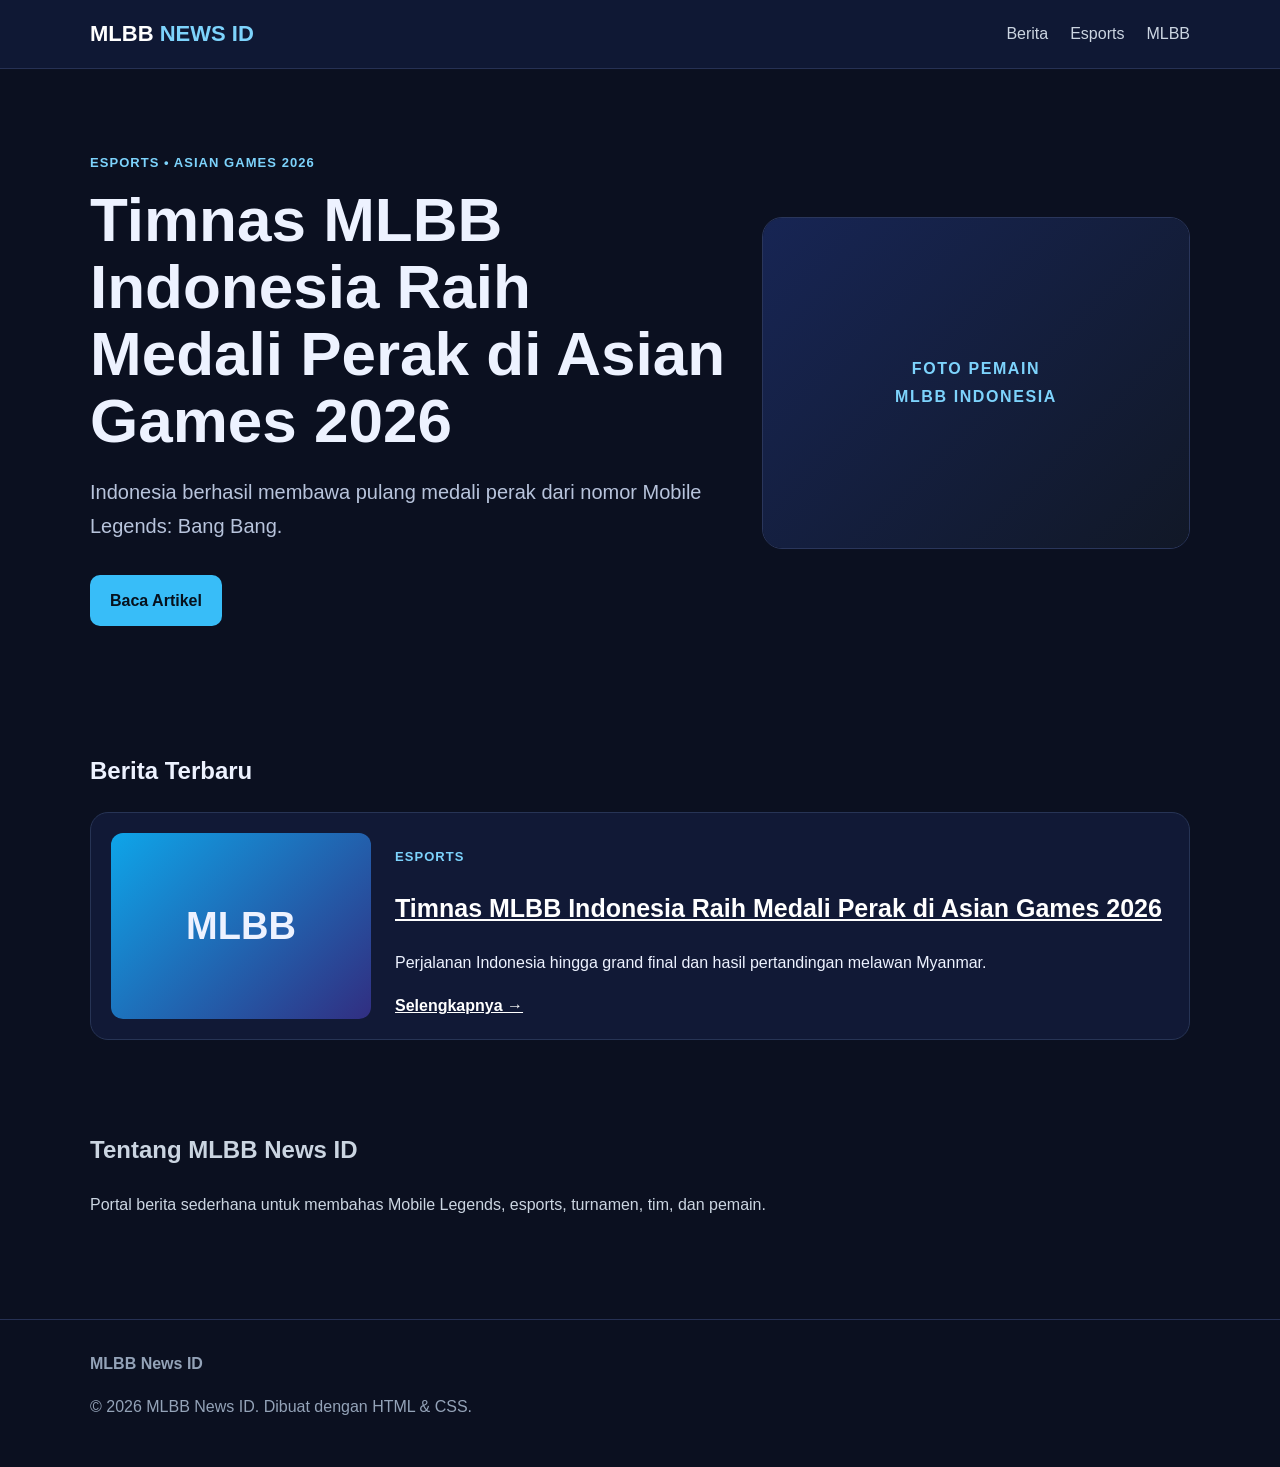
==== index.html @ f777f13c "Add files via upload" ====
<!DOCTYPE html>
<html lang="id">
<head>
  <meta charset="UTF-8">
  <meta name="viewport" content="width=device-width, initial-scale=1.0">
  <title>MLBB News ID — Berita Mobile Legends</title>
  <meta name="description" content="MLBB News ID — berita dan informasi terbaru seputar Mobile Legends dan esports.">
  <link rel="stylesheet" href="style.css">
</head>
<body>
<header class="topbar">
  <div class="container nav">
    <a class="logo" href="index.html">MLBB <span>NEWS ID</span></a>
    <nav>
      <a href="#berita">Berita</a>
      <a href="#esports">Esports</a>
      <a href="#mlbb">MLBB</a>
    </nav>
  </div>
</header>

<main class="container">
  <section class="hero">
    <div>
      <p class="badge">ESPORTS • ASIAN GAMES 2026</p>
      <h1>Timnas MLBB Indonesia Raih Medali Perak di Asian Games 2026</h1>
      <p class="lead">Indonesia berhasil membawa pulang medali perak dari nomor Mobile Legends: Bang Bang.</p>
      <a class="button" href="artikel.html">Baca Artikel</a>
    </div>
    <div class="hero-card">
      <div class="placeholder">FOTO PEMAIN<br>MLBB INDONESIA</div>
    </div>
  </section>

  <section id="berita" class="section">
    <h2>Berita Terbaru</h2>
    <article class="card">
      <div class="thumb">MLBB</div>
      <div>
        <p class="category">ESPORTS</p>
        <h3><a href="artikel.html">Timnas MLBB Indonesia Raih Medali Perak di Asian Games 2026</a></h3>
        <p>Perjalanan Indonesia hingga grand final dan hasil pertandingan melawan Myanmar.</p>
        <a class="read" href="artikel.html">Selengkapnya →</a>
      </div>
    </article>
  </section>

  <section id="esports" class="section info">
    <h2>Tentang MLBB News ID</h2>
    <p>Portal berita sederhana untuk membahas Mobile Legends, esports, turnamen, tim, dan pemain.</p>
  </section>
</main>

<footer>
  <div class="container">
    <strong>MLBB News ID</strong>
    <p>© 2026 MLBB News ID. Dibuat dengan HTML & CSS.</p>
  </div>
</footer>
</body>
</html>
---- style.css ----
*{box-sizing:border-box}body{margin:0;font-family:Arial,Helvetica,sans-serif;background:#0b1020;color:#edf2ff;line-height:1.7}.container{width:min(1100px,92%);margin:auto}.topbar{position:sticky;top:0;background:#111936ee;border-bottom:1px solid #263154;backdrop-filter:blur(10px);z-index:5}.nav{min-height:68px;display:flex;align-items:center;justify-content:space-between}.logo{font-size:22px;font-weight:900;color:#fff;text-decoration:none}.logo span{color:#7dd3fc}.nav nav{display:flex;gap:22px}.nav nav a{color:#cbd5e1;text-decoration:none}.hero{display:grid;grid-template-columns:1.2fr .8fr;gap:30px;align-items:center;padding:70px 0}.badge,.category{color:#7dd3fc;font-weight:800;letter-spacing:.08em;font-size:13px}.hero h1,.article-wrap h1{font-size:clamp(34px,6vw,62px);line-height:1.08;margin:10px 0 18px}.lead{font-size:20px;color:#b8c4dc}.button{display:inline-block;background:#38bdf8;color:#06111d;padding:12px 20px;border-radius:10px;font-weight:800;text-decoration:none;margin-top:12px}.hero-card,.article-photo{border-radius:20px;overflow:hidden;border:1px solid #2a365b;background:#151e39}.placeholder{min-height:330px;display:grid;place-items:center;text-align:center;font-weight:900;letter-spacing:.1em;color:#7dd3fc;background:linear-gradient(135deg,#172554,#111827)}.section{padding:35px 0}.card{display:grid;grid-template-columns:260px 1fr;gap:24px;padding:20px;border:1px solid #273455;border-radius:18px;background:#111936}.thumb{min-height:180px;display:grid;place-items:center;border-radius:12px;background:linear-gradient(135deg,#0ea5e9,#312e81);font-size:38px;font-weight:900}.card h3{font-size:25px;line-height:1.25}.card a{color:#fff}.read{font-weight:800}.info{color:#cbd5e1}.article-wrap{max-width:850px;padding:55px 0}.article-wrap h1{font-size:clamp(36px,6vw,58px)}.meta,.caption{color:#94a3b8}.article-photo .placeholder{min-height:430px}.article-wrap p{font-size:18px}.article-wrap h2{margin-top:35px}.source{margin:35px 0;padding:20px;border-left:4px solid #38bdf8;background:#111936;border-radius:8px}.source small{color:#94a3b8}footer{margin-top:50px;border-top:1px solid #263154;padding:30px 0;color:#94a3b8}@media(max-width:750px){.hero{grid-template-columns:1fr;padding:45px 0}.nav nav{gap:10px;font-size:14px}.card{grid-template-columns:1fr}.thumb{min-height:140px}.article-photo .placeholder{min-height:260px}}
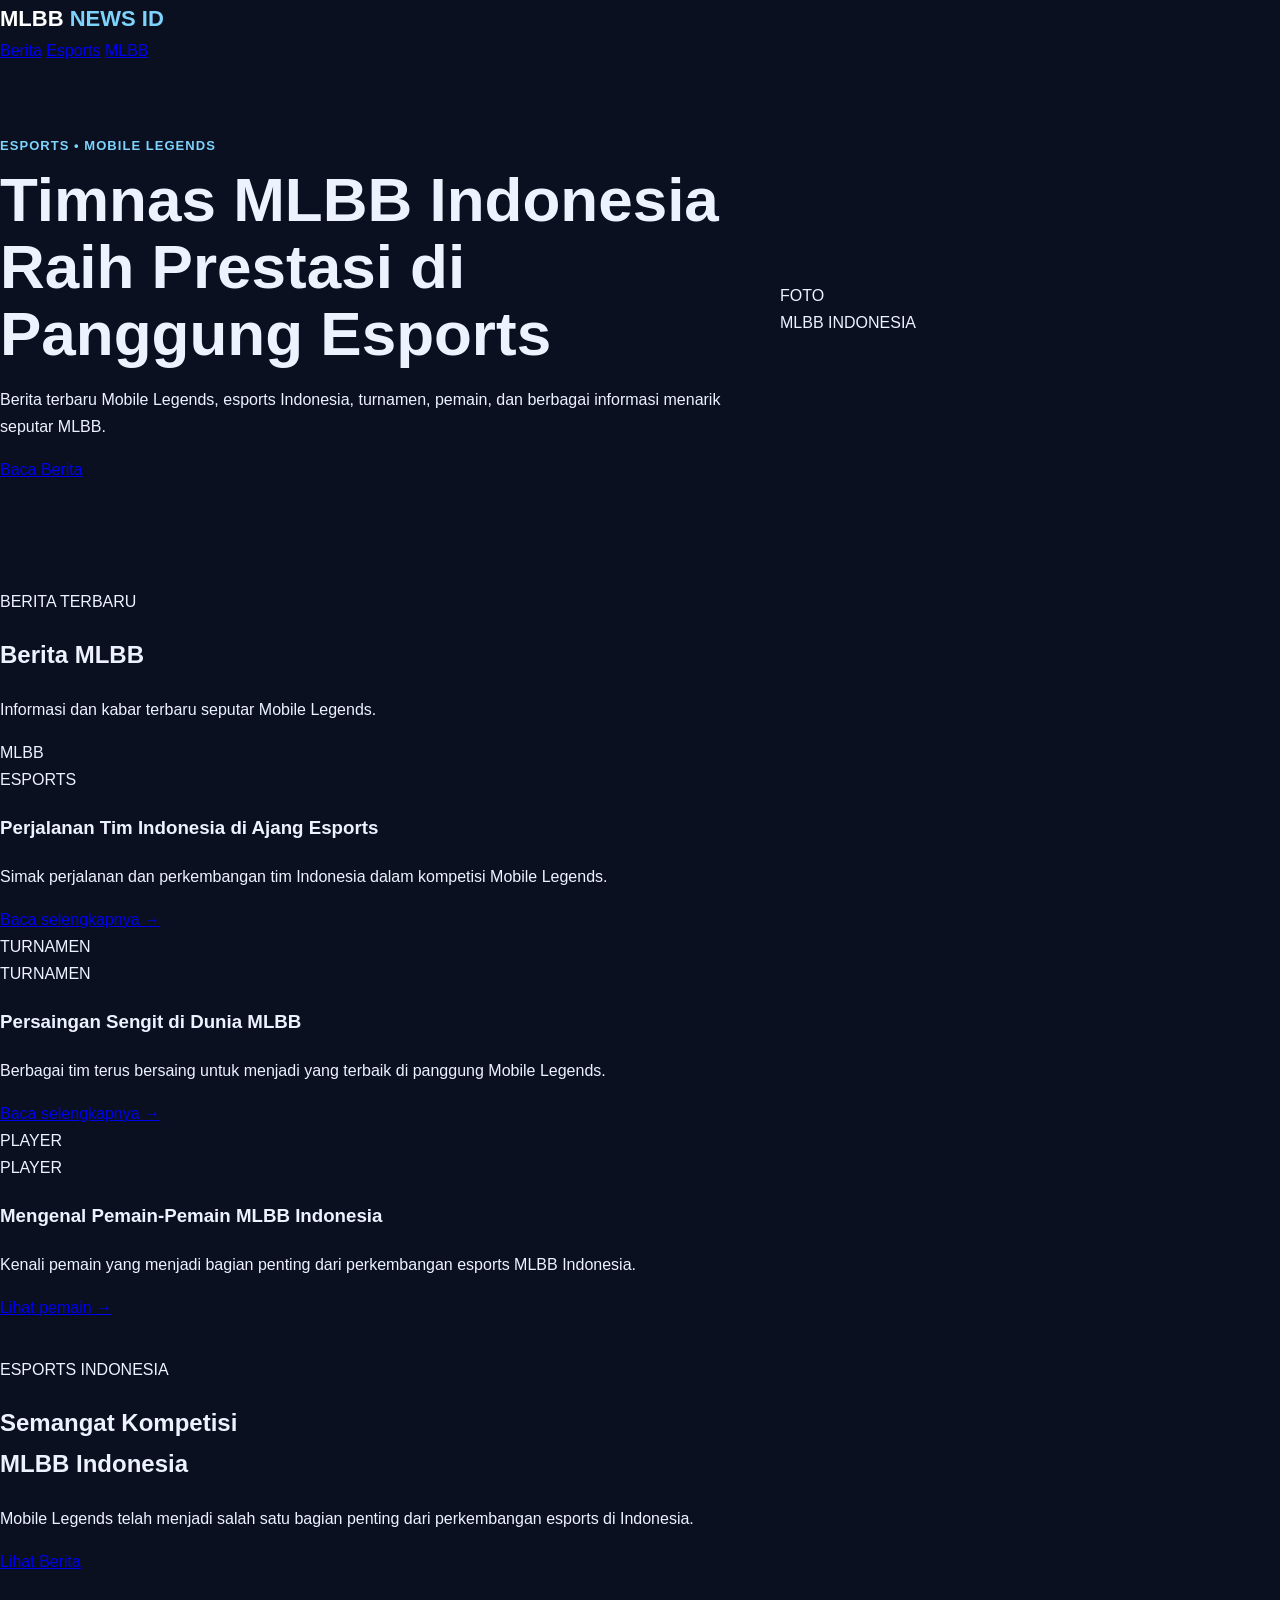
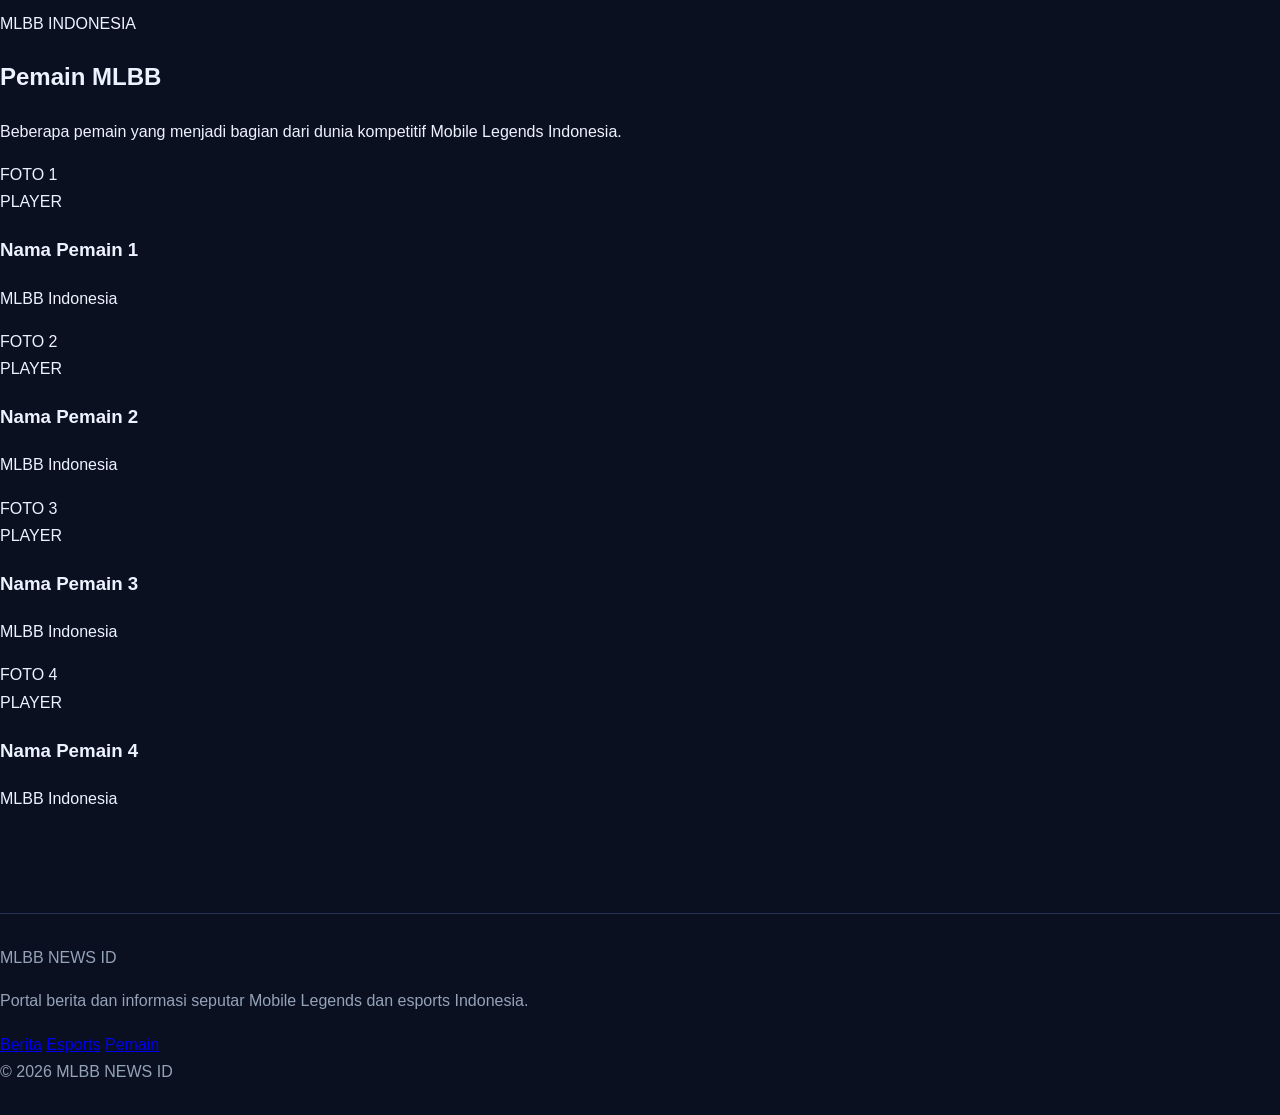
==== commit fc82365d: "Update index.html" ====
--- a/index.html
+++ b/index.html
@@ -1,61 +1,312 @@
 <!DOCTYPE html>
 <html lang="id">
 <head>
-  <meta charset="UTF-8">
-  <meta name="viewport" content="width=device-width, initial-scale=1.0">
-  <title>MLBB News ID — Berita Mobile Legends</title>
-  <meta name="description" content="MLBB News ID — berita dan informasi terbaru seputar Mobile Legends dan esports.">
-  <link rel="stylesheet" href="style.css">
+    <meta charset="UTF-8">
+    <meta name="viewport" content="width=device-width, initial-scale=1.0">
+
+    <title>MLBB NEWS ID</title>
+
+    <link rel="stylesheet" href="style.css">
 </head>
+
 <body>
-<header class="topbar">
-  <div class="container nav">
-    <a class="logo" href="index.html">MLBB <span>NEWS ID</span></a>
+
+<!-- NAVBAR -->
+<header class="navbar">
+    <div class="logo">
+        MLBB <span>NEWS ID</span>
+    </div>
+
     <nav>
-      <a href="#berita">Berita</a>
-      <a href="#esports">Esports</a>
-      <a href="#mlbb">MLBB</a>
+        <a href="#berita">Berita</a>
+        <a href="#esports">Esports</a>
+        <a href="#pemain">MLBB</a>
     </nav>
-  </div>
 </header>
 
-<main class="container">
-  <section class="hero">
-    <div>
-      <p class="badge">ESPORTS • ASIAN GAMES 2026</p>
-      <h1>Timnas MLBB Indonesia Raih Medali Perak di Asian Games 2026</h1>
-      <p class="lead">Indonesia berhasil membawa pulang medali perak dari nomor Mobile Legends: Bang Bang.</p>
-      <a class="button" href="artikel.html">Baca Artikel</a>
-    </div>
-    <div class="hero-card">
-      <div class="placeholder">FOTO PEMAIN<br>MLBB INDONESIA</div>
-    </div>
-  </section>
-
-  <section id="berita" class="section">
-    <h2>Berita Terbaru</h2>
-    <article class="card">
-      <div class="thumb">MLBB</div>
-      <div>
-        <p class="category">ESPORTS</p>
-        <h3><a href="artikel.html">Timnas MLBB Indonesia Raih Medali Perak di Asian Games 2026</a></h3>
-        <p>Perjalanan Indonesia hingga grand final dan hasil pertandingan melawan Myanmar.</p>
-        <a class="read" href="artikel.html">Selengkapnya →</a>
-      </div>
-    </article>
-  </section>
-
-  <section id="esports" class="section info">
-    <h2>Tentang MLBB News ID</h2>
-    <p>Portal berita sederhana untuk membahas Mobile Legends, esports, turnamen, tim, dan pemain.</p>
-  </section>
-</main>
-
+
+<!-- HERO -->
+<section class="hero">
+
+    <div class="hero-content">
+
+        <div class="category">
+            ESPORTS • MOBILE LEGENDS
+        </div>
+
+        <h1>
+            Timnas MLBB Indonesia
+            <br>
+            Raih Prestasi di Panggung Esports
+        </h1>
+
+        <p>
+            Berita terbaru Mobile Legends, esports Indonesia,
+            turnamen, pemain, dan berbagai informasi menarik
+            seputar MLBB.
+        </p>
+
+        <a href="#berita" class="hero-button">
+            Baca Berita
+        </a>
+
+    </div>
+
+    <div class="hero-image">
+        <div class="image-placeholder">
+            FOTO
+            <br>
+            MLBB INDONESIA
+        </div>
+    </div>
+
+</section>
+
+
+<!-- BERITA -->
+<section class="section" id="berita">
+
+    <div class="section-heading">
+        <span>BERITA TERBARU</span>
+        <h2>Berita MLBB</h2>
+        <p>
+            Informasi dan kabar terbaru seputar Mobile Legends.
+        </p>
+    </div>
+
+
+    <div class="news-grid">
+
+        <article class="news-card">
+
+            <div class="news-image">
+                MLBB
+            </div>
+
+            <div class="news-content">
+
+                <span class="news-category">
+                    ESPORTS
+                </span>
+
+                <h3>
+                    Perjalanan Tim Indonesia di Ajang Esports
+                </h3>
+
+                <p>
+                    Simak perjalanan dan perkembangan tim
+                    Indonesia dalam kompetisi Mobile Legends.
+                </p>
+
+                <a href="artikel.html">
+                    Baca selengkapnya →
+                </a>
+
+            </div>
+
+        </article>
+
+
+        <article class="news-card">
+
+            <div class="news-image">
+                TURNAMEN
+            </div>
+
+            <div class="news-content">
+
+                <span class="news-category">
+                    TURNAMEN
+                </span>
+
+                <h3>
+                    Persaingan Sengit di Dunia MLBB
+                </h3>
+
+                <p>
+                    Berbagai tim terus bersaing untuk menjadi
+                    yang terbaik di panggung Mobile Legends.
+                </p>
+
+                <a href="artikel.html">
+                    Baca selengkapnya →
+                </a>
+
+            </div>
+
+        </article>
+
+
+        <article class="news-card">
+
+            <div class="news-image">
+                PLAYER
+            </div>
+
+            <div class="news-content">
+
+                <span class="news-category">
+                    PLAYER
+                </span>
+
+                <h3>
+                    Mengenal Pemain-Pemain MLBB Indonesia
+                </h3>
+
+                <p>
+                    Kenali pemain yang menjadi bagian penting
+                    dari perkembangan esports MLBB Indonesia.
+                </p>
+
+                <a href="#pemain">
+                    Lihat pemain →
+                </a>
+
+            </div>
+
+        </article>
+
+    </div>
+
+</section>
+
+
+<!-- ESPORTS -->
+<section class="esports-section" id="esports">
+
+    <div class="esports-content">
+
+        <span>ESPORTS INDONESIA</span>
+
+        <h2>
+            Semangat Kompetisi
+            <br>
+            MLBB Indonesia
+        </h2>
+
+        <p>
+            Mobile Legends telah menjadi salah satu bagian
+            penting dari perkembangan esports di Indonesia.
+        </p>
+
+        <a href="#berita" class="outline-button">
+            Lihat Berita
+        </a>
+
+    </div>
+
+</section>
+
+
+<!-- PEMAIN -->
+<section class="section players-section" id="pemain">
+
+    <div class="section-heading">
+
+        <span>MLBB INDONESIA</span>
+
+        <h2>
+            Pemain MLBB
+        </h2>
+
+        <p>
+            Beberapa pemain yang menjadi bagian dari dunia
+            kompetitif Mobile Legends Indonesia.
+        </p>
+
+    </div>
+
+
+    <div class="players-grid">
+
+        <div class="player-card">
+
+            <div class="player-photo">
+                FOTO 1
+            </div>
+
+            <div class="player-info">
+                <span>PLAYER</span>
+                <h3>Nama Pemain 1</h3>
+                <p>MLBB Indonesia</p>
+            </div>
+
+        </div>
+
+
+        <div class="player-card">
+
+            <div class="player-photo">
+                FOTO 2
+            </div>
+
+            <div class="player-info">
+                <span>PLAYER</span>
+                <h3>Nama Pemain 2</h3>
+                <p>MLBB Indonesia</p>
+            </div>
+
+        </div>
+
+
+        <div class="player-card">
+
+            <div class="player-photo">
+                FOTO 3
+            </div>
+
+            <div class="player-info">
+                <span>PLAYER</span>
+                <h3>Nama Pemain 3</h3>
+                <p>MLBB Indonesia</p>
+            </div>
+
+        </div>
+
+
+        <div class="player-card">
+
+            <div class="player-photo">
+                FOTO 4
+            </div>
+
+            <div class="player-info">
+                <span>PLAYER</span>
+                <h3>Nama Pemain 4</h3>
+                <p>MLBB Indonesia</p>
+            </div>
+
+        </div>
+
+    </div>
+
+</section>
+
+
+<!-- FOOTER -->
 <footer>
-  <div class="container">
-    <strong>MLBB News ID</strong>
-    <p>© 2026 MLBB News ID. Dibuat dengan HTML & CSS.</p>
-  </div>
+
+    <div class="footer-logo">
+        MLBB <span>NEWS ID</span>
+    </div>
+
+    <p>
+        Portal berita dan informasi seputar Mobile Legends
+        dan esports Indonesia.
+    </p>
+
+    <div class="footer-links">
+        <a href="#berita">Berita</a>
+        <a href="#esports">Esports</a>
+        <a href="#pemain">Pemain</a>
+    </div>
+
+    <div class="copyright">
+        © 2026 MLBB NEWS ID
+    </div>
+
 </footer>
+
+
 </body>
-</html>
+  </html>
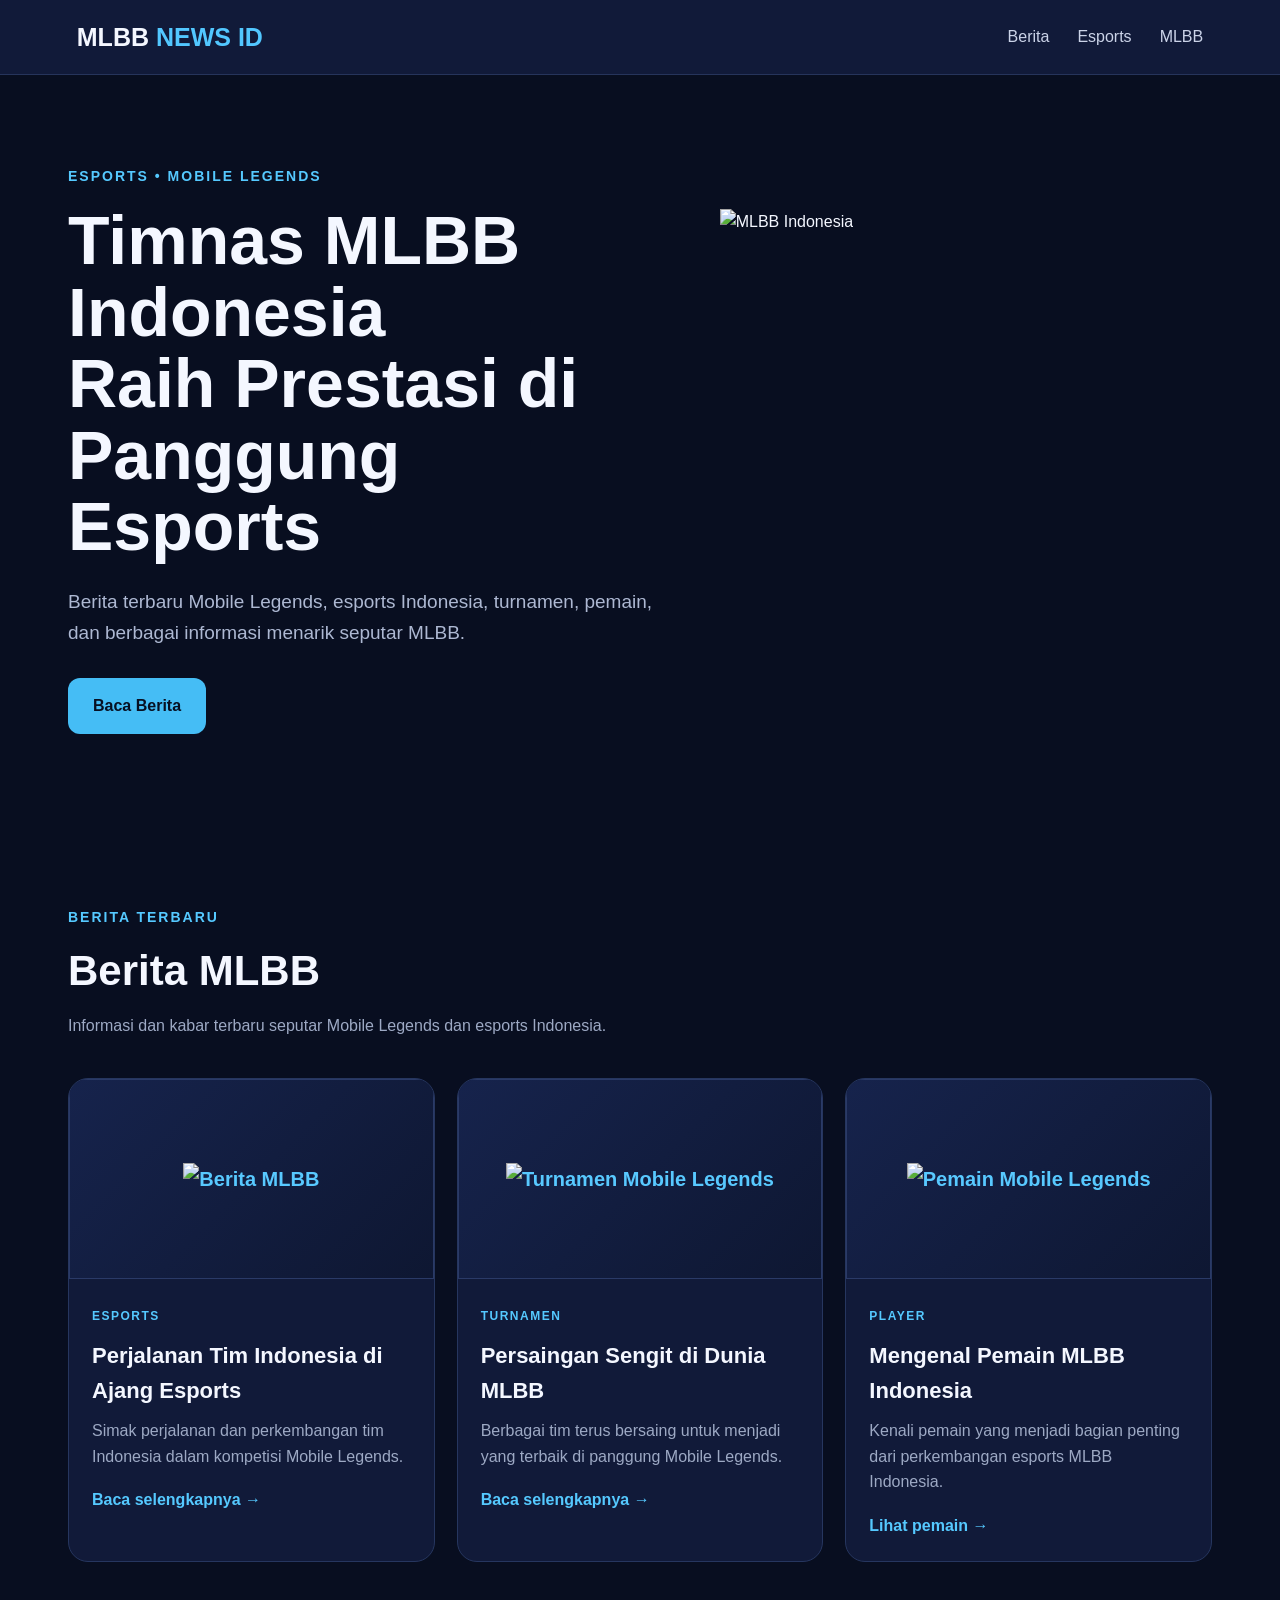
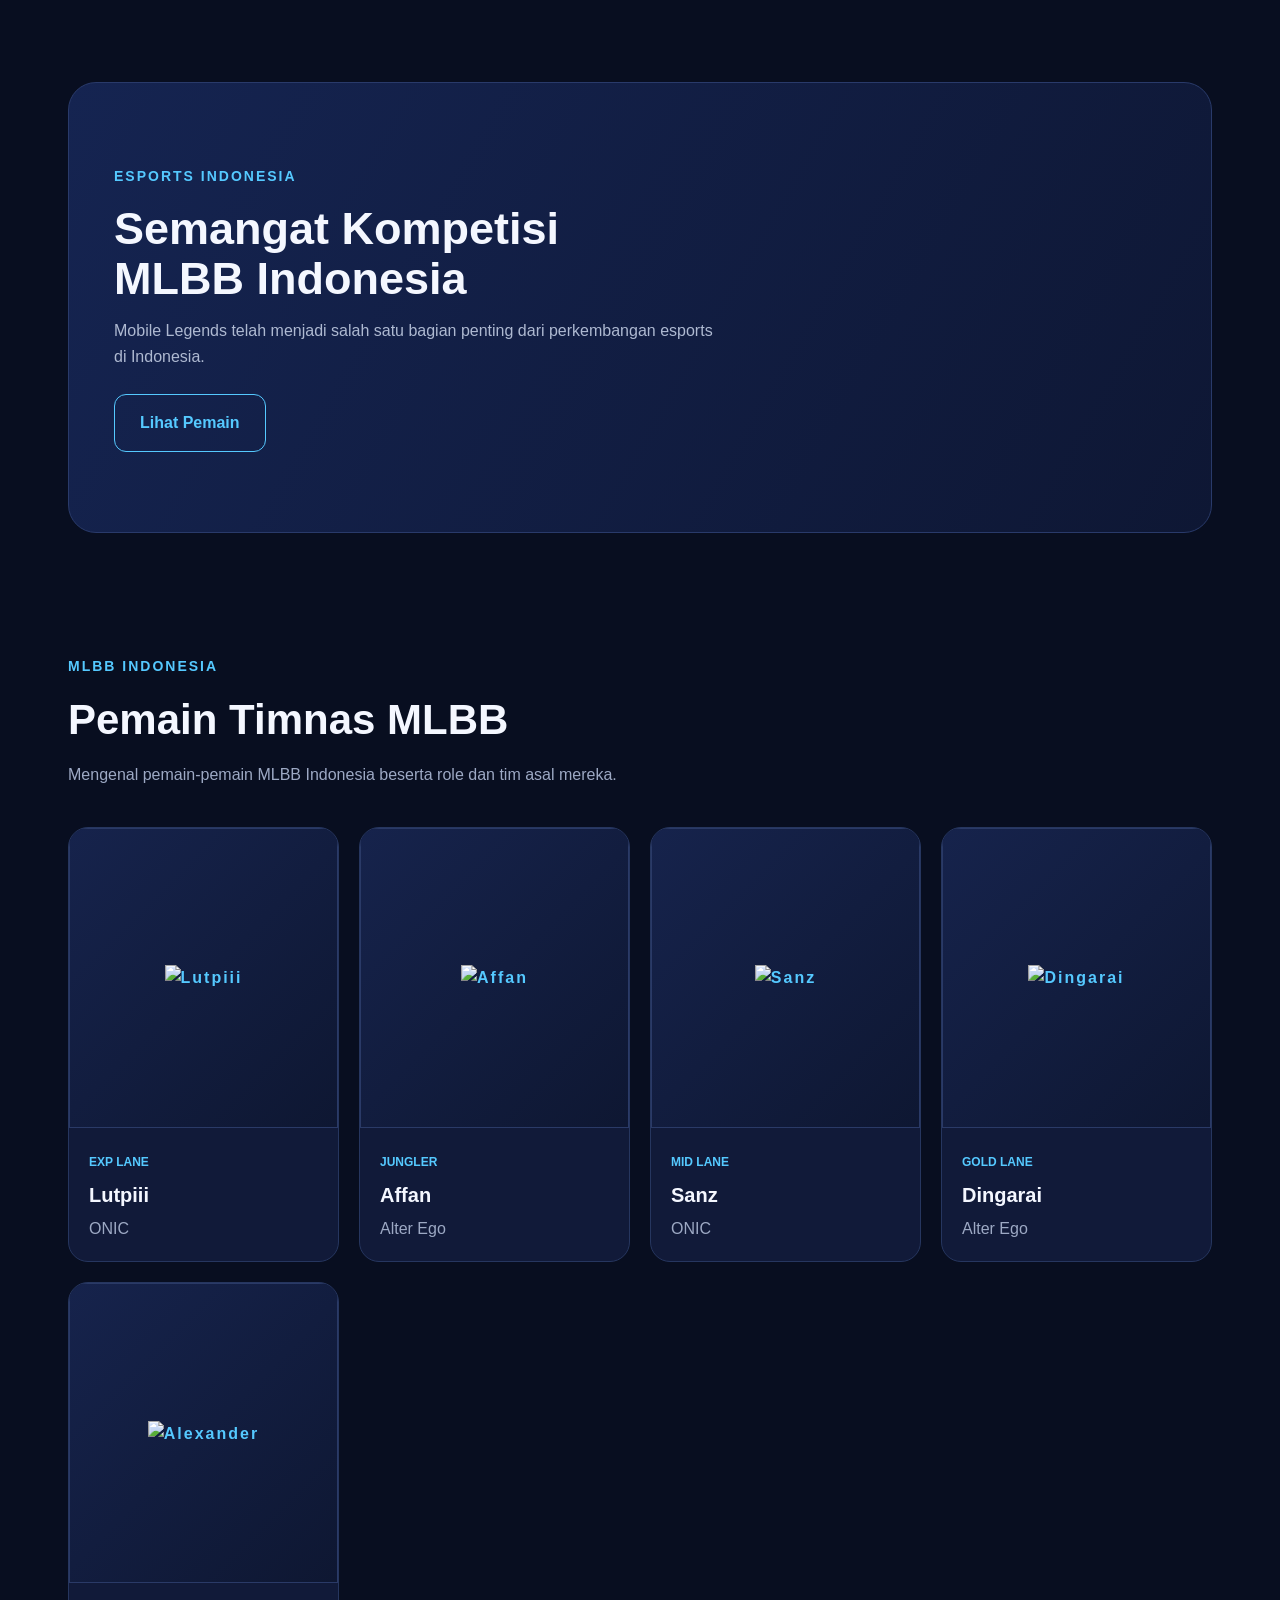
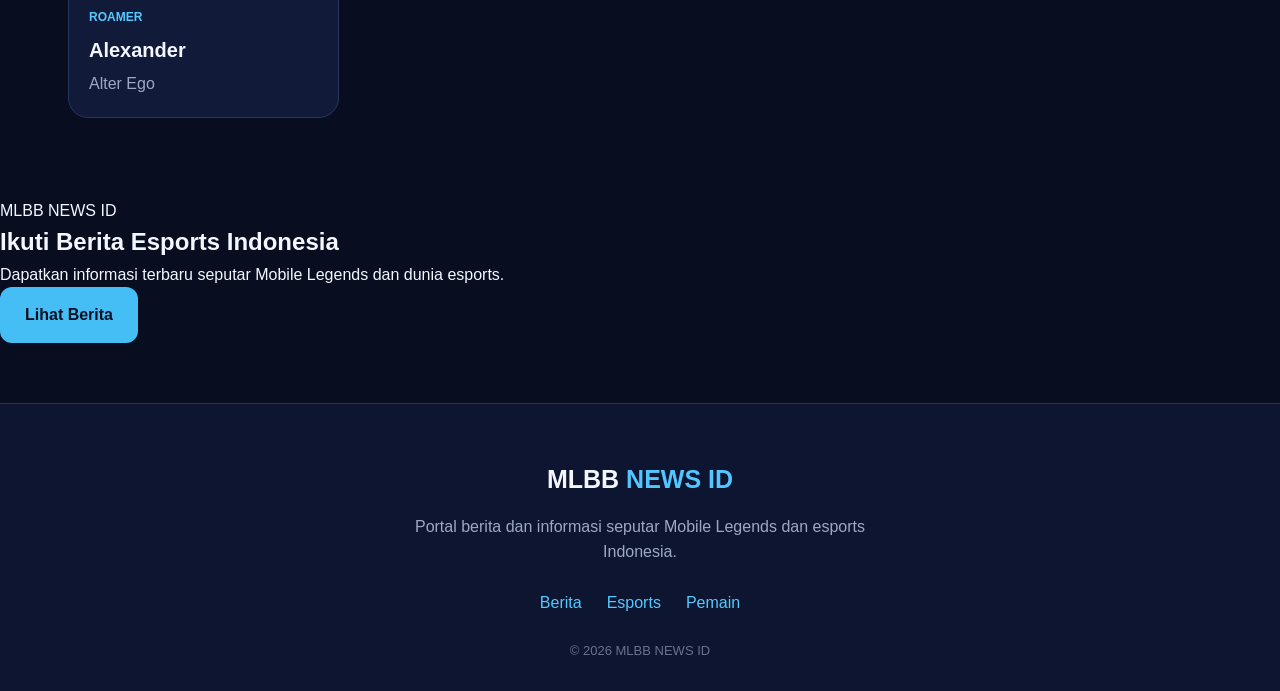
==== commit 979b3e10: "Update index.html" ====
--- a/index.html
+++ b/index.html
@@ -6,13 +6,20 @@
 
     <title>MLBB NEWS ID</title>
 
+    <meta name="description"
+        content="MLBB NEWS ID - Berita Mobile Legends dan esports Indonesia.">
+
     <link rel="stylesheet" href="style.css">
 </head>
 
 <body>
 
-<!-- NAVBAR -->
+<!-- =========================
+     NAVBAR
+========================= -->
+
 <header class="navbar">
+
     <div class="logo">
         MLBB <span>NEWS ID</span>
     </div>
@@ -22,10 +29,14 @@
         <a href="#esports">Esports</a>
         <a href="#pemain">MLBB</a>
     </nav>
+
 </header>
 
 
-<!-- HERO -->
+<!-- =========================
+     HERO
+========================= -->
+
 <section class="hero">
 
     <div class="hero-content">
@@ -52,35 +63,56 @@
 
     </div>
 
+
     <div class="hero-image">
-        <div class="image-placeholder">
-            FOTO
-            <br>
-            MLBB INDONESIA
-        </div>
+
+        <img
+            src="mlbb-hero.jpg"
+            alt="MLBB Indonesia"
+        >
+
     </div>
 
 </section>
 
 
-<!-- BERITA -->
+
+<!-- =========================
+     BERITA
+========================= -->
+
 <section class="section" id="berita">
 
     <div class="section-heading">
+
         <span>BERITA TERBARU</span>
-        <h2>Berita MLBB</h2>
+
+        <h2>
+            Berita MLBB
+        </h2>
+
         <p>
-            Informasi dan kabar terbaru seputar Mobile Legends.
+            Informasi dan kabar terbaru seputar
+            Mobile Legends dan esports Indonesia.
         </p>
+
     </div>
 
 
     <div class="news-grid">
 
+
+        <!-- BERITA 1 -->
+
         <article class="news-card">
 
             <div class="news-image">
-                MLBB
+
+                <img
+                    src="berita1.jpg"
+                    alt="Berita MLBB"
+                >
+
             </div>
 
             <div class="news-content">
@@ -94,8 +126,9 @@
                 </h3>
 
                 <p>
-                    Simak perjalanan dan perkembangan tim
-                    Indonesia dalam kompetisi Mobile Legends.
+                    Simak perjalanan dan perkembangan
+                    tim Indonesia dalam kompetisi
+                    Mobile Legends.
                 </p>
 
                 <a href="artikel.html">
@@ -107,10 +140,18 @@
         </article>
 
 
+
+        <!-- BERITA 2 -->
+
         <article class="news-card">
 
             <div class="news-image">
-                TURNAMEN
+
+                <img
+                    src="berita2.jpg"
+                    alt="Turnamen Mobile Legends"
+                >
+
             </div>
 
             <div class="news-content">
@@ -124,8 +165,9 @@
                 </h3>
 
                 <p>
-                    Berbagai tim terus bersaing untuk menjadi
-                    yang terbaik di panggung Mobile Legends.
+                    Berbagai tim terus bersaing untuk
+                    menjadi yang terbaik di panggung
+                    Mobile Legends.
                 </p>
 
                 <a href="artikel.html">
@@ -137,10 +179,18 @@
         </article>
 
 
+
+        <!-- BERITA 3 -->
+
         <article class="news-card">
 
             <div class="news-image">
-                PLAYER
+
+                <img
+                    src="berita3.jpg"
+                    alt="Pemain Mobile Legends"
+                >
+
             </div>
 
             <div class="news-content">
@@ -150,12 +200,13 @@
                 </span>
 
                 <h3>
-                    Mengenal Pemain-Pemain MLBB Indonesia
-                </h3>
-
-                <p>
-                    Kenali pemain yang menjadi bagian penting
-                    dari perkembangan esports MLBB Indonesia.
+                    Mengenal Pemain MLBB Indonesia
+                </h3>
+
+                <p>
+                    Kenali pemain yang menjadi bagian
+                    penting dari perkembangan esports
+                    MLBB Indonesia.
                 </p>
 
                 <a href="#pemain">
@@ -171,12 +222,18 @@
 </section>
 
 
-<!-- ESPORTS -->
+
+<!-- =========================
+     ESPORTS
+========================= -->
+
 <section class="esports-section" id="esports">
 
     <div class="esports-content">
 
-        <span>ESPORTS INDONESIA</span>
+        <span>
+            ESPORTS INDONESIA
+        </span>
 
         <h2>
             Semangat Kompetisi
@@ -185,12 +242,16 @@
         </h2>
 
         <p>
-            Mobile Legends telah menjadi salah satu bagian
-            penting dari perkembangan esports di Indonesia.
+            Mobile Legends telah menjadi salah satu
+            bagian penting dari perkembangan esports
+            di Indonesia.
         </p>
 
-        <a href="#berita" class="outline-button">
-            Lihat Berita
+        <a
+            href="#pemain"
+            class="outline-button"
+        >
+            Lihat Pemain
         </a>
 
     </div>
@@ -198,92 +259,245 @@
 </section>
 
 
-<!-- PEMAIN -->
-<section class="section players-section" id="pemain">
+
+<!-- =========================
+     PEMAIN
+========================= -->
+
+<section
+    class="section players-section"
+    id="pemain"
+>
 
     <div class="section-heading">
 
-        <span>MLBB INDONESIA</span>
+        <span>
+            MLBB INDONESIA
+        </span>
 
         <h2>
-            Pemain MLBB
+            Pemain Timnas MLBB
         </h2>
 
         <p>
-            Beberapa pemain yang menjadi bagian dari dunia
-            kompetitif Mobile Legends Indonesia.
+            Mengenal pemain-pemain MLBB Indonesia
+            beserta role dan tim asal mereka.
         </p>
 
     </div>
 
 
+
     <div class="players-grid">
 
+
+        <!-- LUTPIII -->
+
         <div class="player-card">
 
             <div class="player-photo">
-                FOTO 1
+
+                <img
+                    src="lutpiii.jpg"
+                    alt="Lutpiii"
+                >
+
             </div>
 
             <div class="player-info">
-                <span>PLAYER</span>
-                <h3>Nama Pemain 1</h3>
-                <p>MLBB Indonesia</p>
+
+                <span>
+                    EXP LANE
+                </span>
+
+                <h3>
+                    Lutpiii
+                </h3>
+
+                <p>
+                    ONIC
+                </p>
+
             </div>
 
         </div>
 
 
+
+        <!-- AFFAN -->
+
         <div class="player-card">
 
             <div class="player-photo">
-                FOTO 2
+
+                <img
+                    src="affan.jpg"
+                    alt="Affan"
+                >
+
             </div>
 
             <div class="player-info">
-                <span>PLAYER</span>
-                <h3>Nama Pemain 2</h3>
-                <p>MLBB Indonesia</p>
+
+                <span>
+                    JUNGLER
+                </span>
+
+                <h3>
+                    Affan
+                </h3>
+
+                <p>
+                    Alter Ego
+                </p>
+
             </div>
 
         </div>
 
 
+
+        <!-- SANZ -->
+
         <div class="player-card">
 
             <div class="player-photo">
-                FOTO 3
+
+                <img
+                    src="sanz.jpg"
+                    alt="Sanz"
+                >
+
             </div>
 
             <div class="player-info">
-                <span>PLAYER</span>
-                <h3>Nama Pemain 3</h3>
-                <p>MLBB Indonesia</p>
+
+                <span>
+                    MID LANE
+                </span>
+
+                <h3>
+                    Sanz
+                </h3>
+
+                <p>
+                    ONIC
+                </p>
+
             </div>
 
         </div>
 
 
+
+        <!-- DINGARAI -->
+
         <div class="player-card">
 
             <div class="player-photo">
-                FOTO 4
+
+                <img
+                    src="dingarai.jpg"
+                    alt="Dingarai"
+                >
+
             </div>
 
             <div class="player-info">
-                <span>PLAYER</span>
-                <h3>Nama Pemain 4</h3>
-                <p>MLBB Indonesia</p>
+
+                <span>
+                    GOLD LANE
+                </span>
+
+                <h3>
+                    Dingarai
+                </h3>
+
+                <p>
+                    Alter Ego
+                </p>
+
             </div>
 
         </div>
 
+
+
+        <!-- ALEXANDER -->
+
+        <div class="player-card">
+
+            <div class="player-photo">
+
+                <img
+                    src="alexander.jpg"
+                    alt="Alexander"
+                >
+
+            </div>
+
+            <div class="player-info">
+
+                <span>
+                    ROAMER
+                </span>
+
+                <h3>
+                    Alexander
+                </h3>
+
+                <p>
+                    Alter Ego
+                </p>
+
+            </div>
+
+        </div>
+
     </div>
 
 </section>
 
 
-<!-- FOOTER -->
+
+<!-- =========================
+     CALL TO ACTION
+========================= -->
+
+<section class="cta">
+
+    <div>
+
+        <span>
+            MLBB NEWS ID
+        </span>
+
+        <h2>
+            Ikuti Berita Esports Indonesia
+        </h2>
+
+        <p>
+            Dapatkan informasi terbaru seputar
+            Mobile Legends dan dunia esports.
+        </p>
+
+    </div>
+
+    <a
+        href="#berita"
+        class="hero-button"
+    >
+        Lihat Berita
+    </a>
+
+</section>
+
+
+
+<!-- =========================
+     FOOTER
+========================= -->
+
 <footer>
 
     <div class="footer-logo">
@@ -291,22 +505,84 @@
     </div>
 
     <p>
-        Portal berita dan informasi seputar Mobile Legends
-        dan esports Indonesia.
+        Portal berita dan informasi seputar
+        Mobile Legends dan esports Indonesia.
     </p>
 
+
     <div class="footer-links">
-        <a href="#berita">Berita</a>
-        <a href="#esports">Esports</a>
-        <a href="#pemain">Pemain</a>
-    </div>
+
+        <a href="#berita">
+            Berita
+        </a>
+
+        <a href="#esports">
+            Esports
+        </a>
+
+        <a href="#pemain">
+            Pemain
+        </a>
+
+    </div>
+
 
     <div class="copyright">
+
         © 2026 MLBB NEWS ID
+
     </div>
 
 </footer>
 
 
+
+<!-- =========================
+     SCRIPT
+========================= -->
+
+<script>
+
+    // Animasi sederhana ketika halaman dibuka
+
+    document.addEventListener(
+        "DOMContentLoaded",
+        function () {
+
+            const cards =
+                document.querySelectorAll(
+                    ".player-card, .news-card"
+                );
+
+            cards.forEach(
+                function (card, index) {
+
+                    card.style.opacity = "0";
+                    card.style.transform =
+                        "translateY(20px)";
+
+                    setTimeout(
+                        function () {
+
+                            card.style.transition =
+                                "all 0.5s ease";
+
+                            card.style.opacity = "1";
+                            card.style.transform =
+                                "translateY(0)";
+
+                        },
+                        index * 100
+                    );
+
+                }
+            );
+
+        }
+    );
+
+</script>
+
+
 </body>
-  </html>
+</html>
--- a/style.css
+++ b/style.css
@@ -1 +1,412 @@
-*{box-sizing:border-box}body{margin:0;font-family:Arial,Helvetica,sans-serif;background:#0b1020;color:#edf2ff;line-height:1.7}.container{width:min(1100px,92%);margin:auto}.topbar{position:sticky;top:0;background:#111936ee;border-bottom:1px solid #263154;backdrop-filter:blur(10px);z-index:5}.nav{min-height:68px;display:flex;align-items:center;justify-content:space-between}.logo{font-size:22px;font-weight:900;color:#fff;text-decoration:none}.logo span{color:#7dd3fc}.nav nav{display:flex;gap:22px}.nav nav a{color:#cbd5e1;text-decoration:none}.hero{display:grid;grid-template-columns:1.2fr .8fr;gap:30px;align-items:center;padding:70px 0}.badge,.category{color:#7dd3fc;font-weight:800;letter-spacing:.08em;font-size:13px}.hero h1,.article-wrap h1{font-size:clamp(34px,6vw,62px);line-height:1.08;margin:10px 0 18px}.lead{font-size:20px;color:#b8c4dc}.button{display:inline-block;background:#38bdf8;color:#06111d;padding:12px 20px;border-radius:10px;font-weight:800;text-decoration:none;margin-top:12px}.hero-card,.article-photo{border-radius:20px;overflow:hidden;border:1px solid #2a365b;background:#151e39}.placeholder{min-height:330px;display:grid;place-items:center;text-align:center;font-weight:900;letter-spacing:.1em;color:#7dd3fc;background:linear-gradient(135deg,#172554,#111827)}.section{padding:35px 0}.card{display:grid;grid-template-columns:260px 1fr;gap:24px;padding:20px;border:1px solid #273455;border-radius:18px;background:#111936}.thumb{min-height:180px;display:grid;place-items:center;border-radius:12px;background:linear-gradient(135deg,#0ea5e9,#312e81);font-size:38px;font-weight:900}.card h3{font-size:25px;line-height:1.25}.card a{color:#fff}.read{font-weight:800}.info{color:#cbd5e1}.article-wrap{max-width:850px;padding:55px 0}.article-wrap h1{font-size:clamp(36px,6vw,58px)}.meta,.caption{color:#94a3b8}.article-photo .placeholder{min-height:430px}.article-wrap p{font-size:18px}.article-wrap h2{margin-top:35px}.source{margin:35px 0;padding:20px;border-left:4px solid #38bdf8;background:#111936;border-radius:8px}.source small{color:#94a3b8}footer{margin-top:50px;border-top:1px solid #263154;padding:30px 0;color:#94a3b8}@media(max-width:750px){.hero{grid-template-columns:1fr;padding:45px 0}.nav nav{gap:10px;font-size:14px}.card{grid-template-columns:1fr}.thumb{min-height:140px}.article-photo .placeholder{min-height:260px}}
+* {
+    box-sizing: border-box;
+    margin: 0;
+    padding: 0;
+}
+
+html {
+    scroll-behavior: smooth;
+}
+
+body {
+    font-family: Arial, sans-serif;
+    background: #080e20;
+    color: #f4f7ff;
+    line-height: 1.6;
+}
+
+
+/* NAVBAR */
+
+.navbar {
+    height: 75px;
+    padding: 0 6%;
+    display: flex;
+    align-items: center;
+    justify-content: space-between;
+    background: #111a39;
+    border-bottom: 1px solid #26345b;
+    position: sticky;
+    top: 0;
+    z-index: 100;
+}
+
+.logo {
+    font-size: 25px;
+    font-weight: 800;
+}
+
+.logo span,
+.footer-logo span {
+    color: #52c7ff;
+}
+
+.navbar nav {
+    display: flex;
+    gap: 28px;
+}
+
+.navbar a {
+    color: #cbd3e8;
+    text-decoration: none;
+}
+
+.navbar a:hover {
+    color: #55c8ff;
+}
+
+
+/* HERO */
+
+.hero {
+    max-width: 1200px;
+    margin: auto;
+    padding: 90px 28px;
+    display: grid;
+    grid-template-columns: 1.1fr .9fr;
+    gap: 50px;
+    align-items: center;
+}
+
+.category,
+.section-heading span,
+.esports-content > span {
+    color: #55c9ff;
+    font-weight: 800;
+    letter-spacing: 2px;
+    font-size: 14px;
+}
+
+.hero h1 {
+    font-size: clamp(40px, 6vw, 68px);
+    line-height: 1.05;
+    margin: 18px 0 25px;
+}
+
+.hero p {
+    color: #adb8d2;
+    font-size: 19px;
+    max-width: 650px;
+    margin-bottom: 30px;
+}
+
+.hero-button,
+.outline-button {
+    display: inline-block;
+    padding: 15px 25px;
+    border-radius: 12px;
+    text-decoration: none;
+    font-weight: 700;
+}
+
+.hero-button {
+    background: #45bdf5;
+    color: #071022;
+}
+
+.hero-image {
+    height: 480px;
+}
+
+.image-placeholder,
+.news-image,
+.player-photo {
+    background: linear-gradient(
+        135deg,
+        #16234c,
+        #0e1732
+    );
+    border: 1px solid #2a3a67;
+}
+
+.image-placeholder {
+    height: 100%;
+    border-radius: 28px;
+    display: flex;
+    align-items: center;
+    justify-content: center;
+    text-align: center;
+    color: #61cdfc;
+    font-size: 25px;
+    font-weight: 800;
+    letter-spacing: 2px;
+}
+
+
+/* GENERAL SECTION */
+
+.section {
+    max-width: 1200px;
+    margin: auto;
+    padding: 80px 28px;
+}
+
+.section-heading {
+    margin-bottom: 40px;
+}
+
+.section-heading h2 {
+    font-size: 42px;
+    margin: 8px 0;
+}
+
+.section-heading p {
+    color: #9da9c4;
+    max-width: 650px;
+}
+
+
+/* NEWS */
+
+.news-grid {
+    display: grid;
+    grid-template-columns: repeat(3, 1fr);
+    gap: 22px;
+}
+
+.news-card {
+    overflow: hidden;
+    border-radius: 20px;
+    background: #111a39;
+    border: 1px solid #26365f;
+}
+
+.news-image {
+    height: 200px;
+    display: flex;
+    justify-content: center;
+    align-items: center;
+    color: #58c9ff;
+    font-weight: 800;
+    font-size: 20px;
+}
+
+.news-content {
+    padding: 23px;
+}
+
+.news-category {
+    color: #55c9ff;
+    font-size: 12px;
+    font-weight: 800;
+    letter-spacing: 1.5px;
+}
+
+.news-content h3 {
+    font-size: 22px;
+    margin: 10px 0;
+}
+
+.news-content p {
+    color: #9da9c4;
+    margin-bottom: 18px;
+}
+
+.news-content a {
+    color: #55c9ff;
+    text-decoration: none;
+    font-weight: 700;
+}
+
+
+/* ESPORTS */
+
+.esports-section {
+    margin: 40px auto;
+    max-width: 1144px;
+    padding: 80px 45px;
+    border-radius: 28px;
+    background: linear-gradient(
+        120deg,
+        #152451,
+        #0e1734
+    );
+    border: 1px solid #293a6a;
+}
+
+.esports-content h2 {
+    font-size: 45px;
+    line-height: 1.1;
+    margin: 15px 0;
+}
+
+.esports-content p {
+    color: #aeb9d1;
+    max-width: 600px;
+    margin-bottom: 25px;
+}
+
+.outline-button {
+    border: 1px solid #55c9ff;
+    color: #55c9ff;
+}
+
+
+/* PLAYERS */
+
+.players-grid {
+    display: grid;
+    grid-template-columns: repeat(4, 1fr);
+    gap: 20px;
+}
+
+.player-card {
+    background: #111a39;
+    border: 1px solid #26365f;
+    border-radius: 20px;
+    overflow: hidden;
+    transition: .3s;
+}
+
+.player-card:hover {
+    transform: translateY(-6px);
+    border-color: #55c9ff;
+}
+
+.player-photo {
+    height: 300px;
+    display: flex;
+    align-items: center;
+    justify-content: center;
+    color: #55c9ff;
+    font-weight: 800;
+    letter-spacing: 2px;
+}
+
+.player-info {
+    padding: 20px;
+}
+
+.player-info span {
+    color: #55c9ff;
+    font-size: 12px;
+    font-weight: 800;
+}
+
+.player-info h3 {
+    font-size: 20px;
+    margin: 5px 0;
+}
+
+.player-info p {
+    color: #9da9c4;
+}
+
+
+/* FOOTER */
+
+footer {
+    margin-top: 60px;
+    padding: 55px 25px 30px;
+    text-align: center;
+    background: #0d1530;
+    border-top: 1px solid #26345b;
+}
+
+.footer-logo {
+    font-size: 25px;
+    font-weight: 800;
+}
+
+footer p {
+    color: #9da9c4;
+    margin: 15px auto;
+    max-width: 500px;
+}
+
+.footer-links {
+    display: flex;
+    justify-content: center;
+    gap: 25px;
+    margin: 25px 0;
+}
+
+.footer-links a {
+    color: #55c9ff;
+    text-decoration: none;
+}
+
+.copyright {
+    color: #68738e;
+    font-size: 13px;
+}
+
+
+/* MOBILE */
+
+@media (max-width: 850px) {
+
+    .navbar {
+        padding: 0 20px;
+    }
+
+    .navbar nav {
+        gap: 15px;
+        font-size: 14px;
+    }
+
+    .hero {
+        grid-template-columns: 1fr;
+        padding: 60px 20px;
+    }
+
+    .hero h1 {
+        font-size: 42px;
+    }
+
+    .hero-image {
+        height: 350px;
+    }
+
+    .news-grid {
+        grid-template-columns: 1fr;
+    }
+
+    .players-grid {
+        grid-template-columns: repeat(2, 1fr);
+    }
+
+    .section {
+        padding: 60px 20px;
+    }
+
+    .esports-section {
+        margin: 20px;
+        padding: 55px 25px;
+    }
+
+}
+
+
+@media (max-width: 500px) {
+
+    .logo {
+        font-size: 19px;
+    }
+
+    .navbar nav {
+        gap: 10px;
+        font-size: 12px;
+    }
+
+    .hero h1 {
+        font-size: 37px;
+    }
+
+    .hero p {
+        font-size: 17px;
+    }
+
+    .players-grid {
+        grid-template-columns: 1fr;
+    }
+
+    .player-photo {
+        height: 330px;
+    }
+
+    .esports-content h2 {
+        font-size: 35px;
+    }
+
+  }
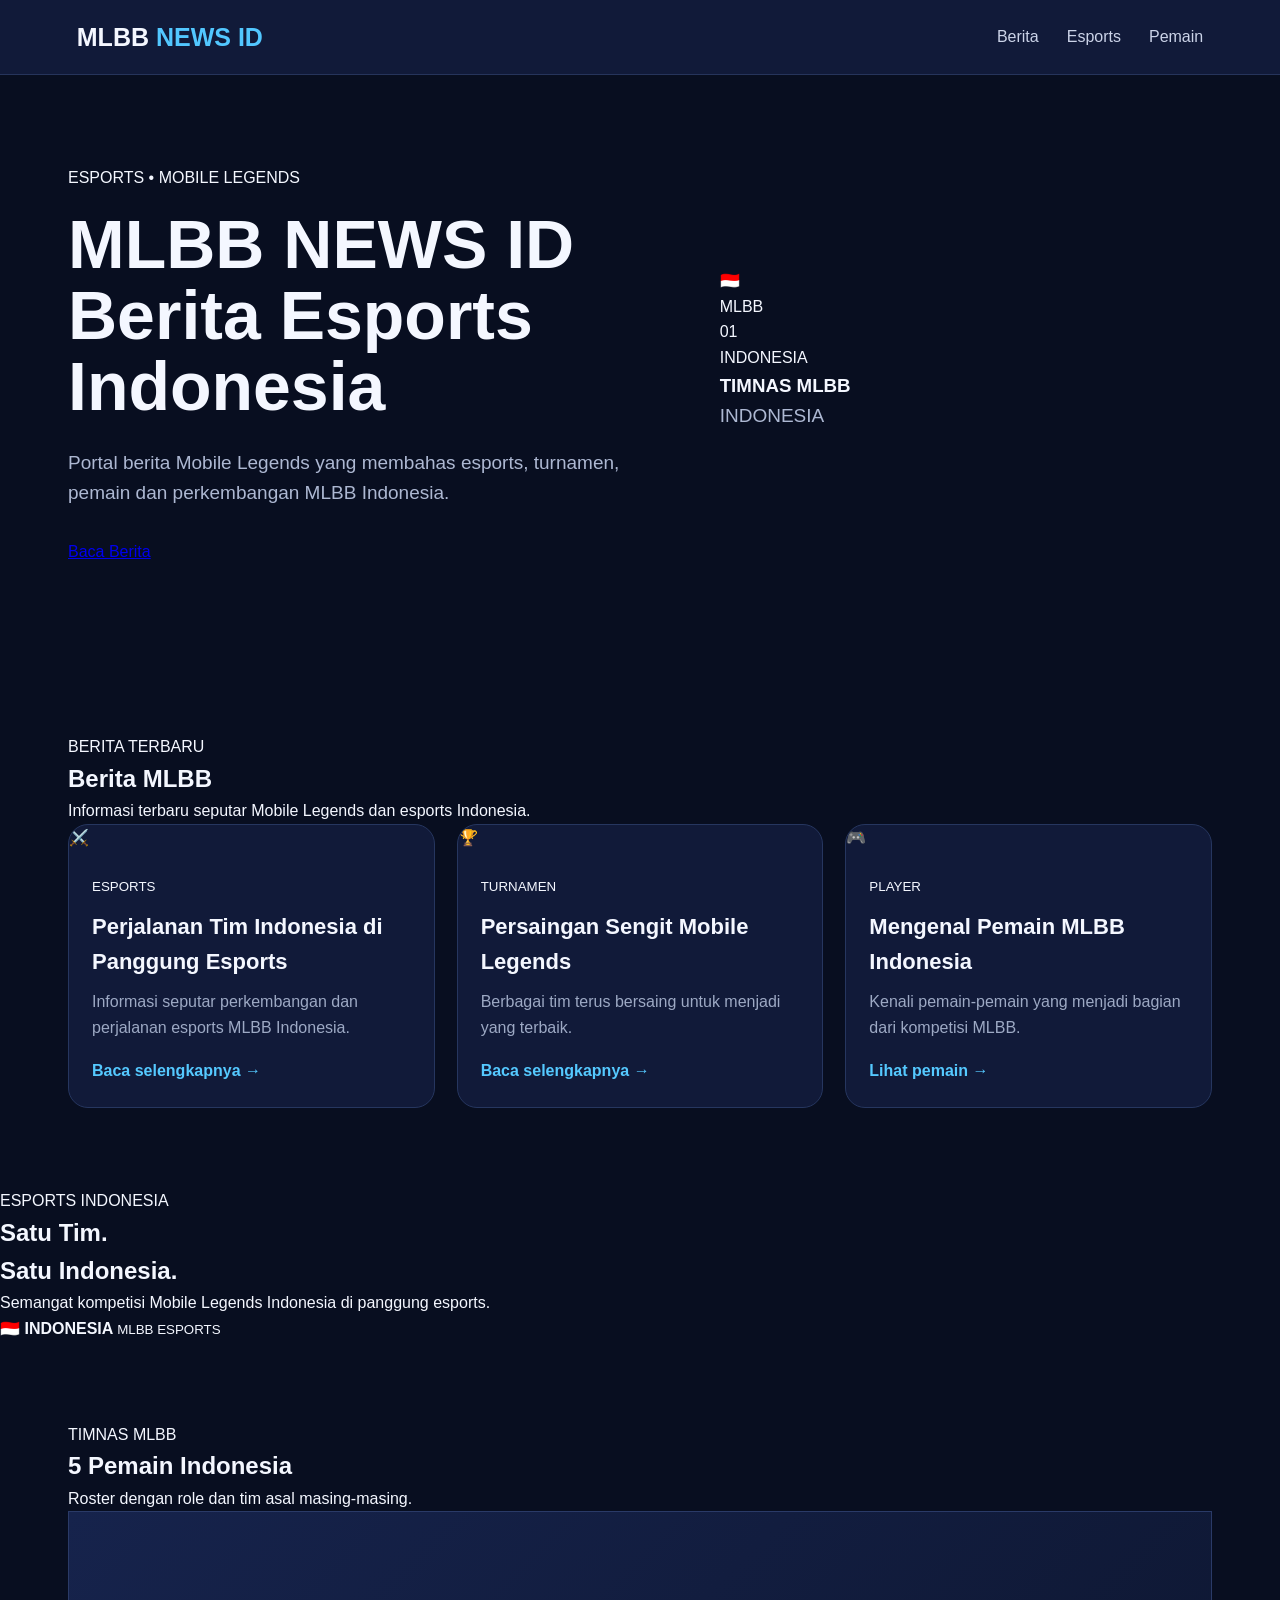
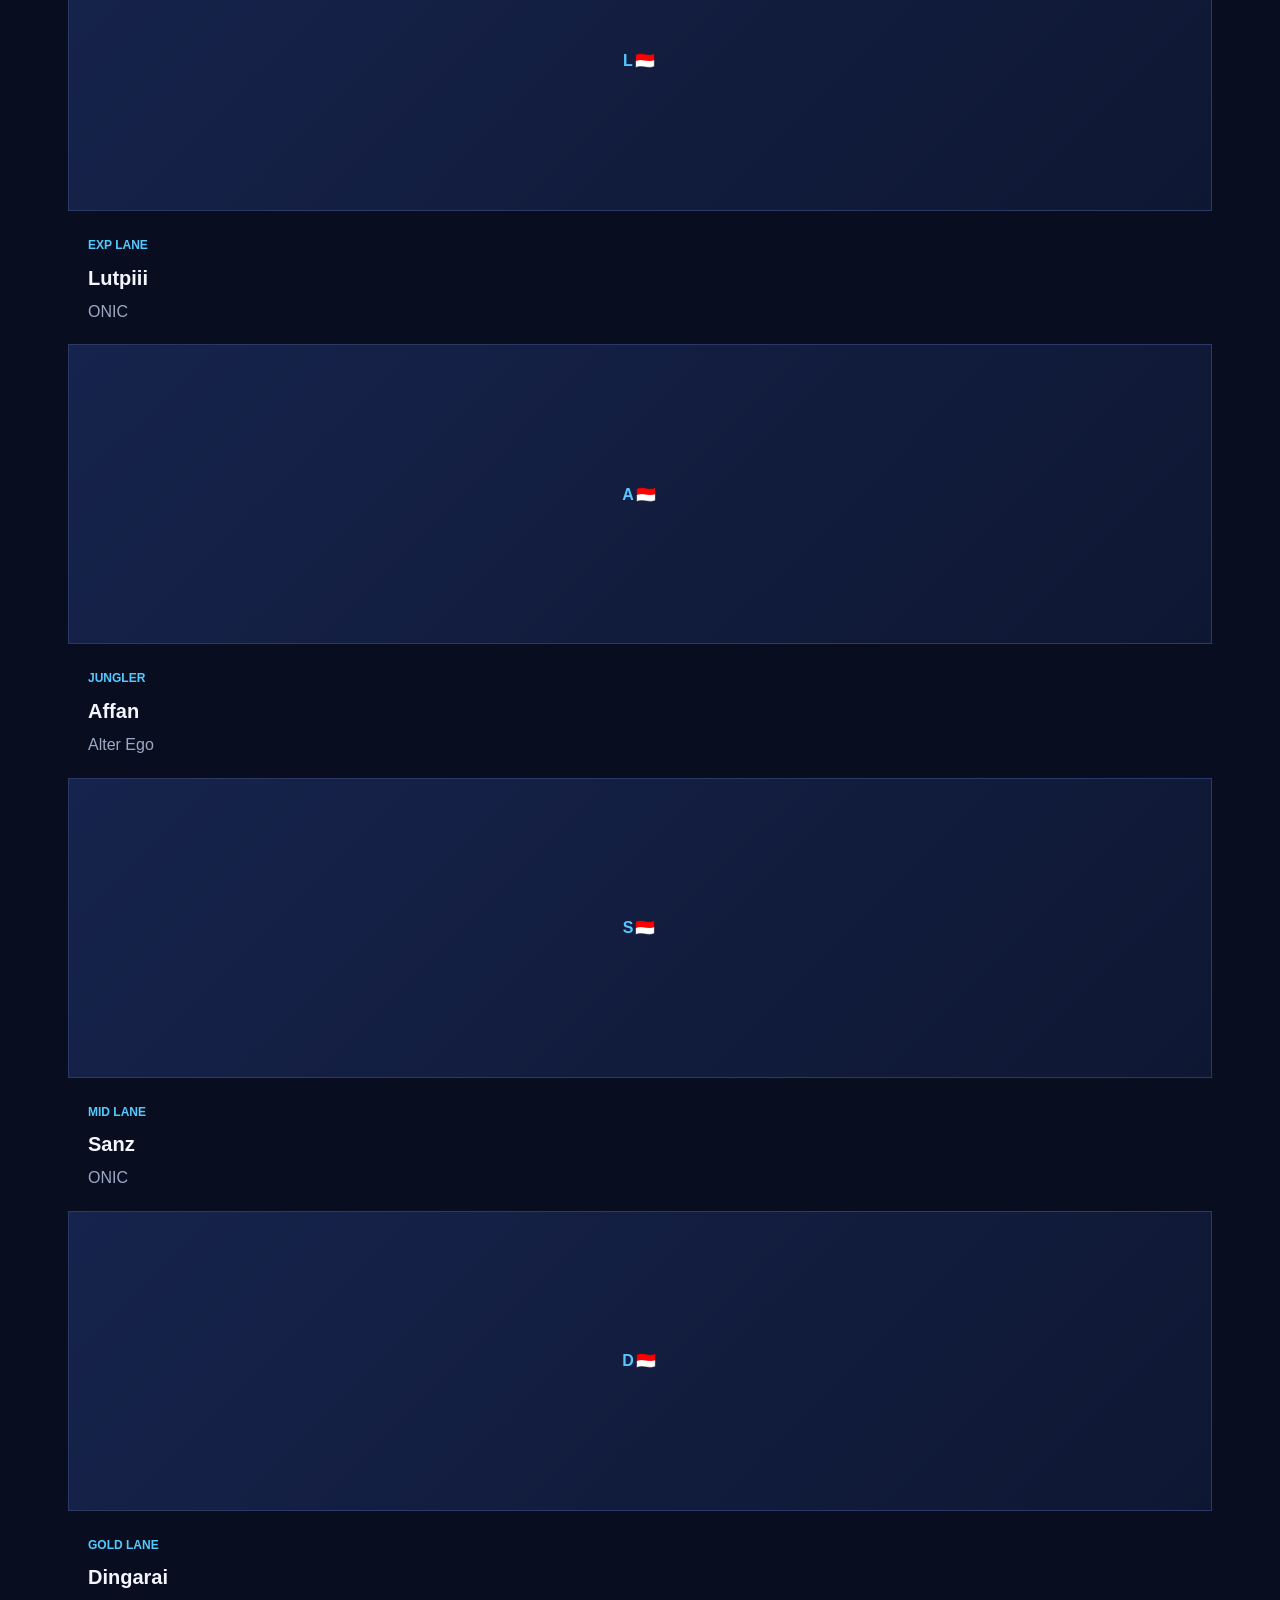
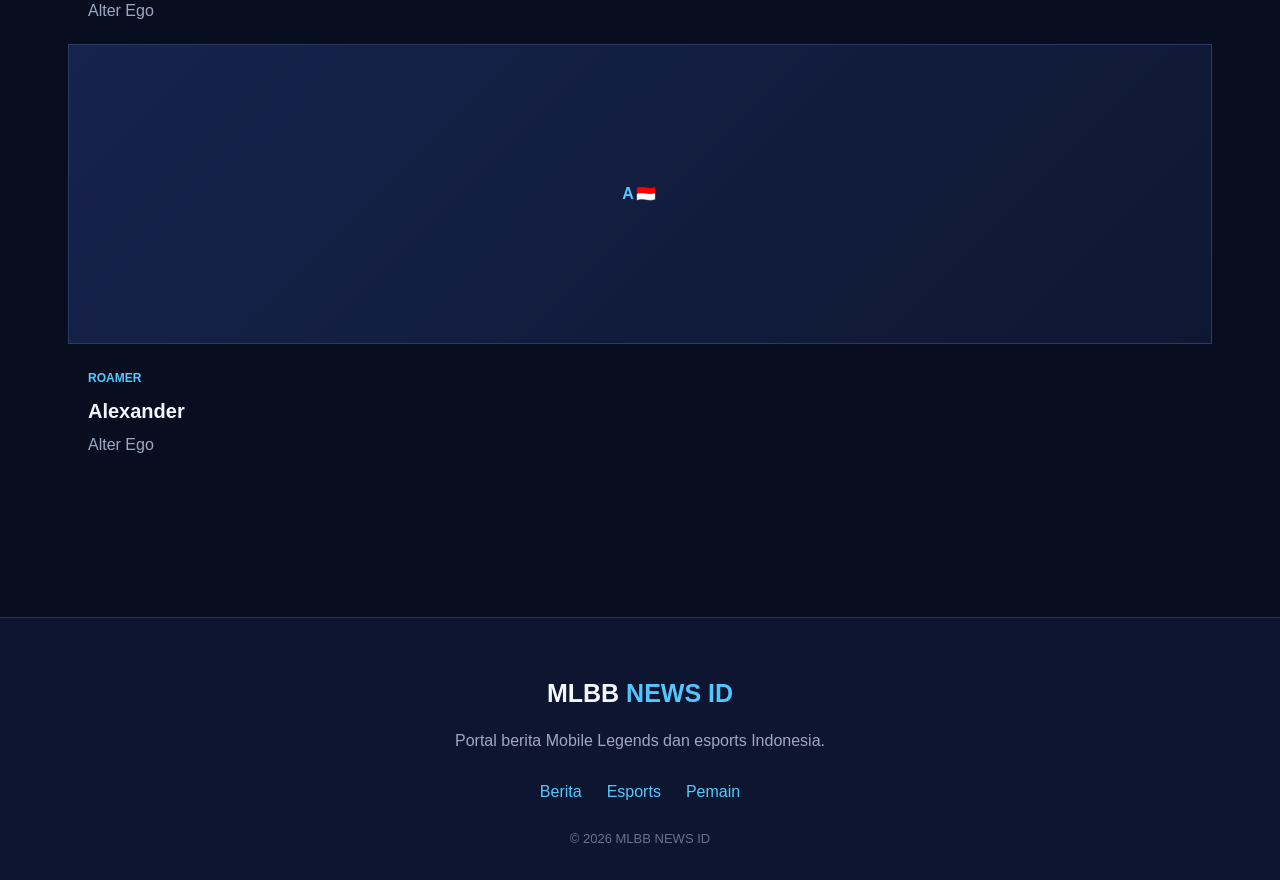
==== commit 851b12e5: "Update index.html" ====
--- a/index.html
+++ b/index.html
@@ -7,16 +7,12 @@
     <title>MLBB NEWS ID</title>
 
     <meta name="description"
-        content="MLBB NEWS ID - Berita Mobile Legends dan esports Indonesia.">
+        content="MLBB NEWS ID - Berita Mobile Legends dan Esports Indonesia">
 
     <link rel="stylesheet" href="style.css">
 </head>
 
 <body>
-
-<!-- =========================
-     NAVBAR
-========================= -->
 
 <header class="navbar">
 
@@ -27,49 +23,68 @@
     <nav>
         <a href="#berita">Berita</a>
         <a href="#esports">Esports</a>
-        <a href="#pemain">MLBB</a>
+        <a href="#pemain">Pemain</a>
     </nav>
 
 </header>
 
 
-<!-- =========================
-     HERO
-========================= -->
+<!-- HERO -->
 
 <section class="hero">
 
-    <div class="hero-content">
-
-        <div class="category">
+    <div class="hero-text">
+
+        <span class="label">
             ESPORTS • MOBILE LEGENDS
-        </div>
+        </span>
 
         <h1>
-            Timnas MLBB Indonesia
+            MLBB NEWS ID
             <br>
-            Raih Prestasi di Panggung Esports
+            Berita Esports Indonesia
         </h1>
 
         <p>
-            Berita terbaru Mobile Legends, esports Indonesia,
-            turnamen, pemain, dan berbagai informasi menarik
-            seputar MLBB.
+            Portal berita Mobile Legends yang membahas
+            esports, turnamen, pemain dan perkembangan
+            MLBB Indonesia.
         </p>
 
-        <a href="#berita" class="hero-button">
+        <a href="#berita" class="button">
             Baca Berita
         </a>
 
     </div>
 
 
-    <div class="hero-image">
-
-        <img
-            src="mlbb-hero.jpg"
-            alt="MLBB Indonesia"
-        >
+    <div class="hero-card">
+
+        <div class="flag">
+            🇮🇩
+        </div>
+
+        <div class="jersey-big">
+            <div class="jersey-logo">
+                MLBB
+            </div>
+
+            <div class="jersey-number">
+                01
+            </div>
+
+            <div class="jersey-text">
+                INDONESIA
+            </div>
+        </div>
+
+        <h3>
+            TIMNAS MLBB
+        </h3>
+
+        <p>
+            INDONESIA
+        </p>
 
     </div>
 
@@ -77,23 +92,23 @@
 
 
 
-<!-- =========================
-     BERITA
-========================= -->
+<!-- BERITA -->
 
 <section class="section" id="berita">
 
-    <div class="section-heading">
-
-        <span>BERITA TERBARU</span>
+    <div class="heading">
+
+        <span>
+            BERITA TERBARU
+        </span>
 
         <h2>
             Berita MLBB
         </h2>
 
         <p>
-            Informasi dan kabar terbaru seputar
-            Mobile Legends dan esports Indonesia.
+            Informasi terbaru seputar Mobile Legends
+            dan esports Indonesia.
         </p>
 
     </div>
@@ -101,34 +116,25 @@
 
     <div class="news-grid">
 
-
-        <!-- BERITA 1 -->
-
         <article class="news-card">
 
-            <div class="news-image">
-
-                <img
-                    src="berita1.jpg"
-                    alt="Berita MLBB"
-                >
-
+            <div class="news-picture">
+                ⚔️
             </div>
 
             <div class="news-content">
 
-                <span class="news-category">
+                <small>
                     ESPORTS
-                </span>
-
-                <h3>
-                    Perjalanan Tim Indonesia di Ajang Esports
-                </h3>
-
-                <p>
-                    Simak perjalanan dan perkembangan
-                    tim Indonesia dalam kompetisi
-                    Mobile Legends.
+                </small>
+
+                <h3>
+                    Perjalanan Tim Indonesia di Panggung Esports
+                </h3>
+
+                <p>
+                    Informasi seputar perkembangan dan
+                    perjalanan esports MLBB Indonesia.
                 </p>
 
                 <a href="artikel.html">
@@ -140,34 +146,25 @@
         </article>
 
 
-
-        <!-- BERITA 2 -->
-
         <article class="news-card">
 
-            <div class="news-image">
-
-                <img
-                    src="berita2.jpg"
-                    alt="Turnamen Mobile Legends"
-                >
-
+            <div class="news-picture">
+                🏆
             </div>
 
             <div class="news-content">
 
-                <span class="news-category">
+                <small>
                     TURNAMEN
-                </span>
-
-                <h3>
-                    Persaingan Sengit di Dunia MLBB
+                </small>
+
+                <h3>
+                    Persaingan Sengit Mobile Legends
                 </h3>
 
                 <p>
                     Berbagai tim terus bersaing untuk
-                    menjadi yang terbaik di panggung
-                    Mobile Legends.
+                    menjadi yang terbaik.
                 </p>
 
                 <a href="artikel.html">
@@ -179,34 +176,25 @@
         </article>
 
 
-
-        <!-- BERITA 3 -->
-
         <article class="news-card">
 
-            <div class="news-image">
-
-                <img
-                    src="berita3.jpg"
-                    alt="Pemain Mobile Legends"
-                >
-
+            <div class="news-picture">
+                🎮
             </div>
 
             <div class="news-content">
 
-                <span class="news-category">
+                <small>
                     PLAYER
-                </span>
+                </small>
 
                 <h3>
                     Mengenal Pemain MLBB Indonesia
                 </h3>
 
                 <p>
-                    Kenali pemain yang menjadi bagian
-                    penting dari perkembangan esports
-                    MLBB Indonesia.
+                    Kenali pemain-pemain yang menjadi
+                    bagian dari kompetisi MLBB.
                 </p>
 
                 <a href="#pemain">
@@ -223,85 +211,79 @@
 
 
 
-<!-- =========================
-     ESPORTS
-========================= -->
-
-<section class="esports-section" id="esports">
-
-    <div class="esports-content">
+<!-- ESPORTS -->
+
+<section class="esports" id="esports">
+
+    <div>
 
         <span>
             ESPORTS INDONESIA
         </span>
 
         <h2>
-            Semangat Kompetisi
+            Satu Tim.
             <br>
-            MLBB Indonesia
+            Satu Indonesia.
         </h2>
 
         <p>
-            Mobile Legends telah menjadi salah satu
-            bagian penting dari perkembangan esports
-            di Indonesia.
+            Semangat kompetisi Mobile Legends Indonesia
+            di panggung esports.
         </p>
 
-        <a
-            href="#pemain"
-            class="outline-button"
-        >
-            Lihat Pemain
-        </a>
-
+    </div>
+
+    <div class="esports-badge">
+        🇮🇩
+        <strong>
+            INDONESIA
+        </strong>
+        <small>
+            MLBB ESPORTS
+        </small>
     </div>
 
 </section>
 
 
 
-<!-- =========================
-     PEMAIN
-========================= -->
-
-<section
-    class="section players-section"
-    id="pemain"
->
-
-    <div class="section-heading">
+<!-- PEMAIN -->
+
+<section class="section" id="pemain">
+
+    <div class="heading">
 
         <span>
-            MLBB INDONESIA
+            TIMNAS MLBB
         </span>
 
         <h2>
-            Pemain Timnas MLBB
+            5 Pemain Indonesia
         </h2>
 
         <p>
-            Mengenal pemain-pemain MLBB Indonesia
-            beserta role dan tim asal mereka.
+            Roster dengan role dan tim asal masing-masing.
         </p>
 
     </div>
 
 
-
-    <div class="players-grid">
+    <div class="players">
 
 
         <!-- LUTPIII -->
 
-        <div class="player-card">
+        <div class="player">
 
             <div class="player-photo">
-
-                <img
-                    src="lutpiii.jpg"
-                    alt="Lutpiii"
-                >
-
+                <div class="avatar">
+                    L
+                </div>
+
+                <div class="jersey-mini">
+                    🇮🇩
+                </div>
             </div>
 
             <div class="player-info">
@@ -326,15 +308,16 @@
 
         <!-- AFFAN -->
 
-        <div class="player-card">
+        <div class="player">
 
             <div class="player-photo">
-
-                <img
-                    src="affan.jpg"
-                    alt="Affan"
-                >
-
+                <div class="avatar">
+                    A
+                </div>
+
+                <div class="jersey-mini">
+                    🇮🇩
+                </div>
             </div>
 
             <div class="player-info">
@@ -359,15 +342,16 @@
 
         <!-- SANZ -->
 
-        <div class="player-card">
+        <div class="player">
 
             <div class="player-photo">
-
-                <img
-                    src="sanz.jpg"
-                    alt="Sanz"
-                >
-
+                <div class="avatar">
+                    S
+                </div>
+
+                <div class="jersey-mini">
+                    🇮🇩
+                </div>
             </div>
 
             <div class="player-info">
@@ -392,15 +376,16 @@
 
         <!-- DINGARAI -->
 
-        <div class="player-card">
+        <div class="player">
 
             <div class="player-photo">
-
-                <img
-                    src="dingarai.jpg"
-                    alt="Dingarai"
-                >
-
+                <div class="avatar">
+                    D
+                </div>
+
+                <div class="jersey-mini">
+                    🇮🇩
+                </div>
             </div>
 
             <div class="player-info">
@@ -425,15 +410,16 @@
 
         <!-- ALEXANDER -->
 
-        <div class="player-card">
+        <div class="player">
 
             <div class="player-photo">
-
-                <img
-                    src="alexander.jpg"
-                    alt="Alexander"
-                >
-
+                <div class="avatar">
+                    A
+                </div>
+
+                <div class="jersey-mini">
+                    🇮🇩
+                </div>
             </div>
 
             <div class="player-info">
@@ -460,128 +446,31 @@
 
 
 
-<!-- =========================
-     CALL TO ACTION
-========================= -->
-
-<section class="cta">
-
-    <div>
-
-        <span>
-            MLBB NEWS ID
-        </span>
-
-        <h2>
-            Ikuti Berita Esports Indonesia
-        </h2>
-
-        <p>
-            Dapatkan informasi terbaru seputar
-            Mobile Legends dan dunia esports.
-        </p>
-
-    </div>
-
-    <a
-        href="#berita"
-        class="hero-button"
-    >
-        Lihat Berita
-    </a>
-
-</section>
-
-
-
-<!-- =========================
-     FOOTER
-========================= -->
+<!-- FOOTER -->
 
 <footer>
 
-    <div class="footer-logo">
+    <div class="logo">
         MLBB <span>NEWS ID</span>
     </div>
 
     <p>
-        Portal berita dan informasi seputar
-        Mobile Legends dan esports Indonesia.
+        Portal berita Mobile Legends dan esports Indonesia.
     </p>
 
-
     <div class="footer-links">
 
-        <a href="#berita">
-            Berita
-        </a>
-
-        <a href="#esports">
-            Esports
-        </a>
-
-        <a href="#pemain">
-            Pemain
-        </a>
-
-    </div>
-
+        <a href="#berita">Berita</a>
+        <a href="#esports">Esports</a>
+        <a href="#pemain">Pemain</a>
+
+    </div>
 
     <div class="copyright">
-
         © 2026 MLBB NEWS ID
-
     </div>
 
 </footer>
-
-
-
-<!-- =========================
-     SCRIPT
-========================= -->
-
-<script>
-
-    // Animasi sederhana ketika halaman dibuka
-
-    document.addEventListener(
-        "DOMContentLoaded",
-        function () {
-
-            const cards =
-                document.querySelectorAll(
-                    ".player-card, .news-card"
-                );
-
-            cards.forEach(
-                function (card, index) {
-
-                    card.style.opacity = "0";
-                    card.style.transform =
-                        "translateY(20px)";
-
-                    setTimeout(
-                        function () {
-
-                            card.style.transition =
-                                "all 0.5s ease";
-
-                            card.style.opacity = "1";
-                            card.style.transform =
-                                "translateY(0)";
-
-                        },
-                        index * 100
-                    );
-
-                }
-            );
-
-        }
-    );
-
-</script>
 
 
 </body>
